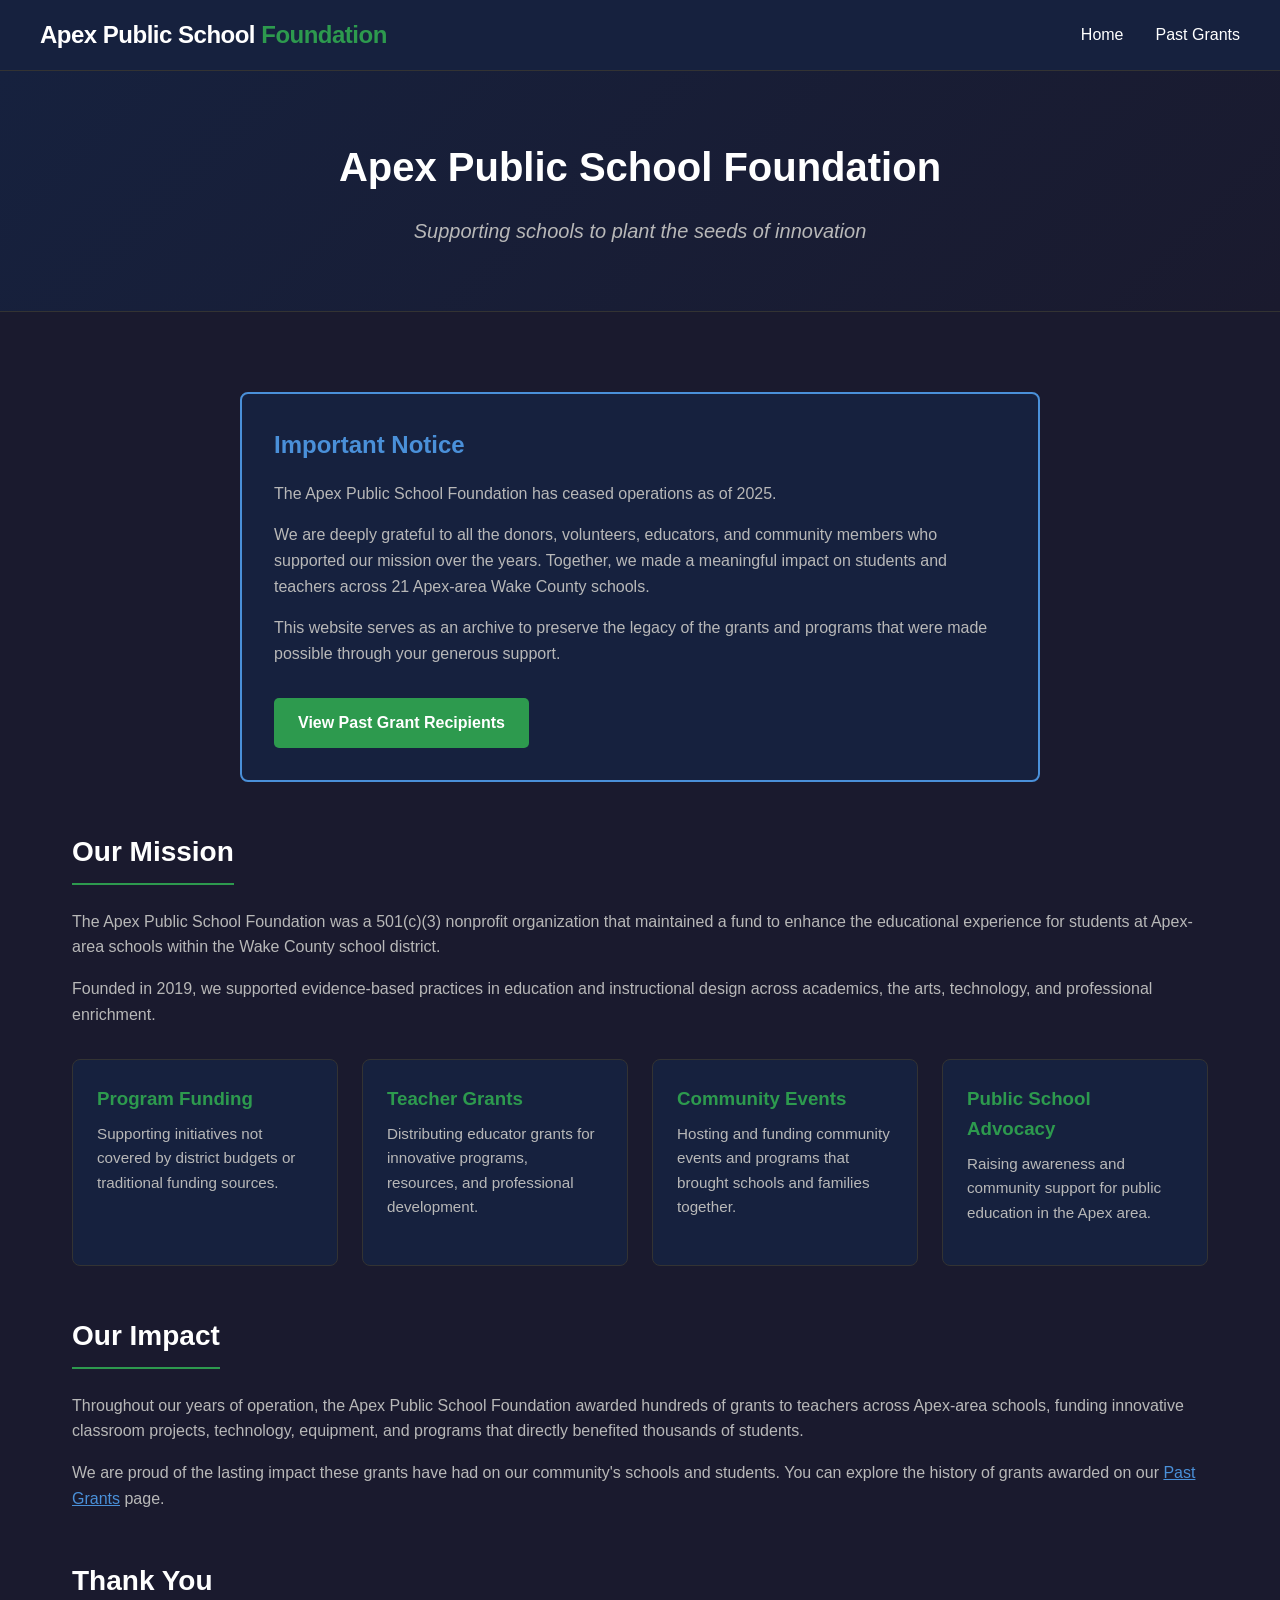
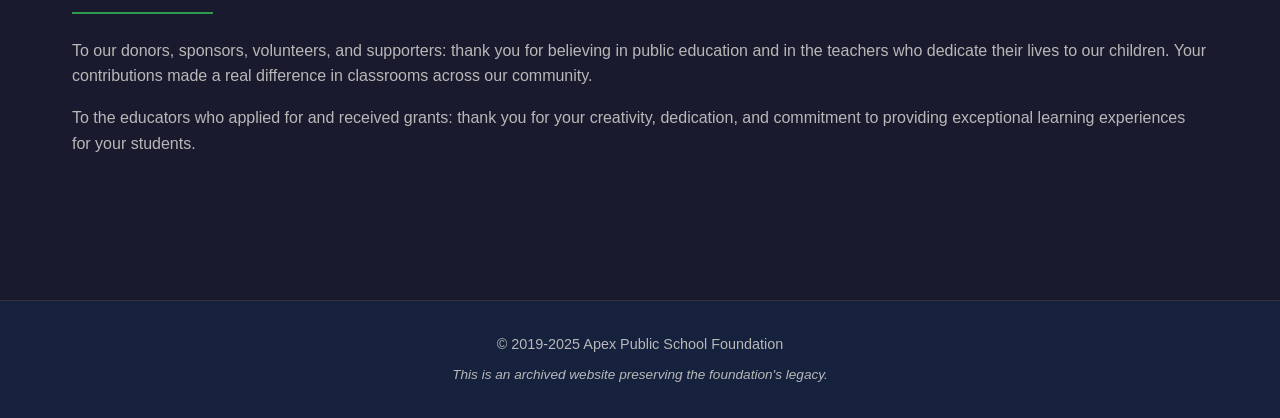
==== index.html @ a1ca21e4 "initial commit" ====
<!DOCTYPE html>
<html lang="en">
<head>
    <meta charset="UTF-8">
    <meta name="viewport" content="width=device-width, initial-scale=1.0">
    <title>Apex Public School Foundation</title>
    <link rel="stylesheet" href="styles.css">
</head>
<body>
    <header>
        <div class="header-content">
            <a href="index.html" class="logo">
                <span class="logo-text">Apex Public School <span>Foundation</span></span>
            </a>
            <nav>
                <ul>
                    <li><a href="index.html">Home</a></li>
                    <li><a href="grants-2025.html">Past Grants</a></li>
                </ul>
            </nav>
        </div>
    </header>

    <section class="hero">
        <h1>Apex Public School Foundation</h1>
        <p class="tagline">Supporting schools to plant the seeds of innovation</p>
    </section>

    <main>
        <div class="notice-box">
            <h2>Important Notice</h2>
            <p>The Apex Public School Foundation has ceased operations as of 2025.</p>
            <p>We are deeply grateful to all the donors, volunteers, educators, and community members who supported our mission over the years. Together, we made a meaningful impact on students and teachers across 21 Apex-area Wake County schools.</p>
            <p>This website serves as an archive to preserve the legacy of the grants and programs that were made possible through your generous support.</p>
            <a href="grants-2025.html" class="link-button">View Past Grant Recipients</a>
        </div>

        <section class="content-section">
            <h2>Our Mission</h2>
            <p>The Apex Public School Foundation was a 501(c)(3) nonprofit organization that maintained a fund to enhance the educational experience for students at Apex-area schools within the Wake County school district.</p>
            <p>Founded in 2019, we supported evidence-based practices in education and instructional design across academics, the arts, technology, and professional enrichment.</p>

            <div class="mission-highlights">
                <div class="highlight-card">
                    <h3>Program Funding</h3>
                    <p>Supporting initiatives not covered by district budgets or traditional funding sources.</p>
                </div>
                <div class="highlight-card">
                    <h3>Teacher Grants</h3>
                    <p>Distributing educator grants for innovative programs, resources, and professional development.</p>
                </div>
                <div class="highlight-card">
                    <h3>Community Events</h3>
                    <p>Hosting and funding community events and programs that brought schools and families together.</p>
                </div>
                <div class="highlight-card">
                    <h3>Public School Advocacy</h3>
                    <p>Raising awareness and community support for public education in the Apex area.</p>
                </div>
            </div>
        </section>

        <section class="content-section">
            <h2>Our Impact</h2>
            <p>Throughout our years of operation, the Apex Public School Foundation awarded hundreds of grants to teachers across Apex-area schools, funding innovative classroom projects, technology, equipment, and programs that directly benefited thousands of students.</p>
            <p>We are proud of the lasting impact these grants have had on our community's schools and students. You can explore the history of grants awarded on our <a href="grants-2025.html" style="color: var(--accent-blue);">Past Grants</a> page.</p>
        </section>

        <section class="content-section">
            <h2>Thank You</h2>
            <p>To our donors, sponsors, volunteers, and supporters: thank you for believing in public education and in the teachers who dedicate their lives to our children. Your contributions made a real difference in classrooms across our community.</p>
            <p>To the educators who applied for and received grants: thank you for your creativity, dedication, and commitment to providing exceptional learning experiences for your students.</p>
        </section>
    </main>

    <footer>
        <p>&copy; 2019-2025 Apex Public School Foundation</p>
        <p class="archive-note">This is an archived website preserving the foundation's legacy.</p>
    </footer>
</body>
</html>
---- styles.css ----
/* Apex Public School Foundation - Archive Site Styles */

* {
    margin: 0;
    padding: 0;
    box-sizing: border-box;
}

:root {
    --primary-dark: #1a1a2e;
    --secondary-dark: #16213e;
    --accent-blue: #4a90d9;
    --accent-green: #2d9a4e;
    --text-light: #ffffff;
    --text-muted: #b8b8b8;
    --border-color: #333;
}

body {
    font-family: -apple-system, BlinkMacSystemFont, 'Segoe UI', Roboto, Oxygen, Ubuntu, sans-serif;
    background-color: var(--primary-dark);
    color: var(--text-light);
    line-height: 1.6;
    min-height: 100vh;
}

/* Header */
header {
    background-color: var(--secondary-dark);
    padding: 1rem 2rem;
    border-bottom: 1px solid var(--border-color);
    position: sticky;
    top: 0;
    z-index: 100;
}

.header-content {
    max-width: 1200px;
    margin: 0 auto;
    display: flex;
    justify-content: space-between;
    align-items: center;
}

.logo {
    display: flex;
    align-items: center;
    text-decoration: none;
    color: var(--text-light);
}

.logo-text {
    font-size: 1.5rem;
    font-weight: 600;
    letter-spacing: -0.5px;
}

.logo-text span {
    color: var(--accent-green);
}

nav ul {
    list-style: none;
    display: flex;
    gap: 2rem;
}

nav a {
    color: var(--text-light);
    text-decoration: none;
    font-weight: 500;
    transition: color 0.2s;
}

nav a:hover {
    color: var(--accent-blue);
}

/* Hero Section */
.hero {
    text-align: center;
    padding: 4rem 2rem;
    background: linear-gradient(135deg, var(--secondary-dark) 0%, var(--primary-dark) 100%);
    border-bottom: 1px solid var(--border-color);
}

.hero h1 {
    font-size: 2.5rem;
    margin-bottom: 1rem;
    font-weight: 700;
}

.hero .tagline {
    font-size: 1.25rem;
    color: var(--text-muted);
    font-style: italic;
}

/* Notice Box */
.notice-box {
    max-width: 800px;
    margin: 3rem auto;
    padding: 2rem;
    background-color: var(--secondary-dark);
    border: 2px solid var(--accent-blue);
    border-radius: 8px;
}

.notice-box h2 {
    color: var(--accent-blue);
    margin-bottom: 1rem;
    font-size: 1.5rem;
}

.notice-box p {
    margin-bottom: 1rem;
    color: var(--text-muted);
}

.notice-box p:last-child {
    margin-bottom: 0;
}

/* Main Content */
main {
    max-width: 1200px;
    margin: 0 auto;
    padding: 2rem;
}

.content-section {
    margin-bottom: 3rem;
}

.content-section h2 {
    font-size: 1.75rem;
    margin-bottom: 1.5rem;
    color: var(--text-light);
    border-bottom: 2px solid var(--accent-green);
    padding-bottom: 0.5rem;
    display: inline-block;
}

.content-section p {
    color: var(--text-muted);
    margin-bottom: 1rem;
}

/* Mission Highlights */
.mission-highlights {
    display: grid;
    grid-template-columns: repeat(auto-fit, minmax(250px, 1fr));
    gap: 1.5rem;
    margin-top: 2rem;
}

.highlight-card {
    background-color: var(--secondary-dark);
    padding: 1.5rem;
    border-radius: 8px;
    border: 1px solid var(--border-color);
}

.highlight-card h3 {
    color: var(--accent-green);
    margin-bottom: 0.5rem;
}

.highlight-card p {
    font-size: 0.95rem;
}

/* Link Button */
.link-button {
    display: inline-block;
    background-color: var(--accent-green);
    color: var(--text-light);
    padding: 0.75rem 1.5rem;
    border-radius: 5px;
    text-decoration: none;
    font-weight: 600;
    transition: background-color 0.2s, transform 0.2s;
    margin-top: 1rem;
}

.link-button:hover {
    background-color: #238a3e;
    transform: translateY(-2px);
}

/* Grants Page Styles */
.grants-summary {
    display: grid;
    grid-template-columns: repeat(auto-fit, minmax(150px, 1fr));
    gap: 1rem;
    margin-bottom: 2rem;
}

.stat-card {
    background-color: var(--secondary-dark);
    padding: 1.5rem;
    border-radius: 8px;
    text-align: center;
    border: 1px solid var(--border-color);
}

.stat-card .number {
    font-size: 2rem;
    font-weight: 700;
    color: var(--accent-green);
}

.stat-card .label {
    font-size: 0.85rem;
    color: var(--text-muted);
    text-transform: uppercase;
    letter-spacing: 1px;
}

/* Grants Table */
.grants-table {
    width: 100%;
    border-collapse: collapse;
    margin-top: 1.5rem;
    background-color: var(--secondary-dark);
    border-radius: 8px;
    overflow: hidden;
}

.grants-table th,
.grants-table td {
    padding: 1rem;
    text-align: left;
    border-bottom: 1px solid var(--border-color);
}

.grants-table th {
    background-color: rgba(0, 0, 0, 0.3);
    color: var(--accent-blue);
    font-weight: 600;
    text-transform: uppercase;
    font-size: 0.85rem;
    letter-spacing: 0.5px;
}

.grants-table td {
    color: var(--text-muted);
}

.grants-table tr:hover td {
    background-color: rgba(74, 144, 217, 0.1);
}

.grants-table .grant-title {
    color: var(--text-light);
    font-weight: 500;
}

.grants-table .amount {
    color: var(--accent-green);
    font-weight: 600;
}

/* Year Navigation */
.year-nav {
    display: flex;
    gap: 1rem;
    margin-bottom: 2rem;
    flex-wrap: wrap;
}

.year-nav a {
    padding: 0.5rem 1rem;
    background-color: var(--secondary-dark);
    color: var(--text-light);
    text-decoration: none;
    border-radius: 5px;
    border: 1px solid var(--border-color);
    transition: all 0.2s;
}

.year-nav a:hover,
.year-nav a.active {
    background-color: var(--accent-blue);
    border-color: var(--accent-blue);
}

/* Footer */
footer {
    background-color: var(--secondary-dark);
    padding: 2rem;
    text-align: center;
    border-top: 1px solid var(--border-color);
    margin-top: 4rem;
}

footer p {
    color: var(--text-muted);
    font-size: 0.9rem;
}

footer .archive-note {
    margin-top: 0.5rem;
    font-style: italic;
    font-size: 0.85rem;
}

/* Responsive */
@media (max-width: 768px) {
    .header-content {
        flex-direction: column;
        gap: 1rem;
    }

    nav ul {
        gap: 1rem;
    }

    .hero h1 {
        font-size: 1.75rem;
    }

    .grants-table {
        font-size: 0.9rem;
    }

    .grants-table th,
    .grants-table td {
        padding: 0.75rem 0.5rem;
    }

    .notice-box {
        margin: 2rem 1rem;
    }
}

/* Mobile table scroll */
.table-wrapper {
    overflow-x: auto;
}
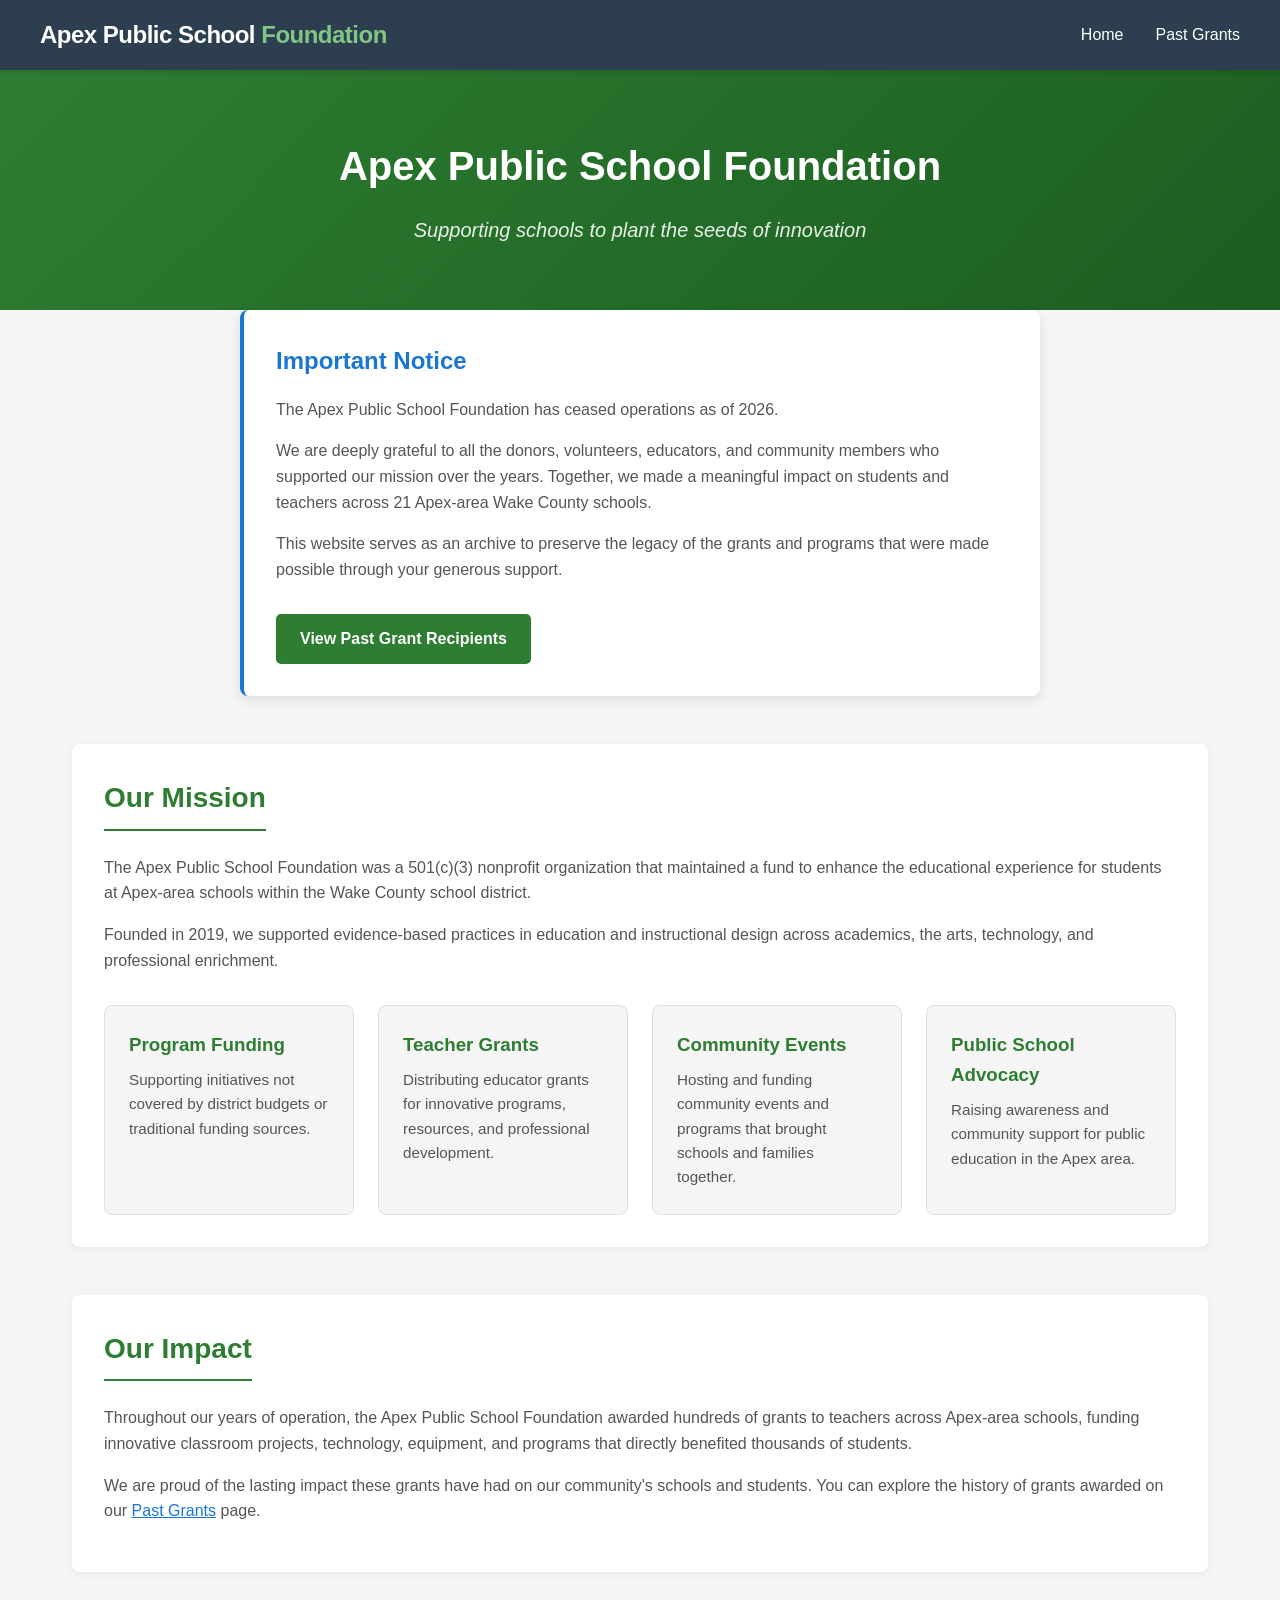
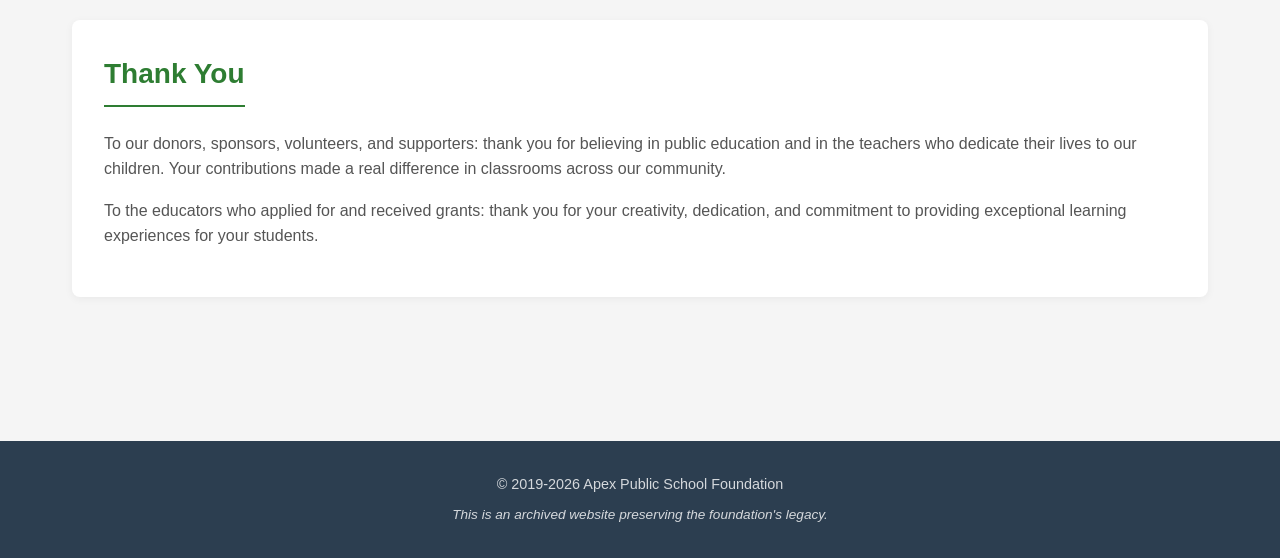
==== commit f6b2b767: "Add 2026 grant recipients and update site navigation Add grants-2026.html with 16 grants ($30,195 to" ====
--- a/index.html
+++ b/index.html
@@ -15,7 +15,7 @@
             <nav>
                 <ul>
                     <li><a href="index.html">Home</a></li>
-                    <li><a href="grants-2025.html">Past Grants</a></li>
+                    <li><a href="grants-2026.html">Past Grants</a></li>
                 </ul>
             </nav>
         </div>
@@ -29,10 +29,10 @@
     <main>
         <div class="notice-box">
             <h2>Important Notice</h2>
-            <p>The Apex Public School Foundation has ceased operations as of 2025.</p>
+            <p>The Apex Public School Foundation has ceased operations as of 2026.</p>
             <p>We are deeply grateful to all the donors, volunteers, educators, and community members who supported our mission over the years. Together, we made a meaningful impact on students and teachers across 21 Apex-area Wake County schools.</p>
             <p>This website serves as an archive to preserve the legacy of the grants and programs that were made possible through your generous support.</p>
-            <a href="grants-2025.html" class="link-button">View Past Grant Recipients</a>
+            <a href="grants-2026.html" class="link-button">View Past Grant Recipients</a>
         </div>
 
         <section class="content-section">
@@ -63,7 +63,7 @@
         <section class="content-section">
             <h2>Our Impact</h2>
             <p>Throughout our years of operation, the Apex Public School Foundation awarded hundreds of grants to teachers across Apex-area schools, funding innovative classroom projects, technology, equipment, and programs that directly benefited thousands of students.</p>
-            <p>We are proud of the lasting impact these grants have had on our community's schools and students. You can explore the history of grants awarded on our <a href="grants-2025.html" style="color: var(--accent-blue);">Past Grants</a> page.</p>
+            <p>We are proud of the lasting impact these grants have had on our community's schools and students. You can explore the history of grants awarded on our <a href="grants-2026.html" style="color: var(--accent-blue);">Past Grants</a> page.</p>
         </section>
 
         <section class="content-section">
@@ -74,7 +74,7 @@
     </main>
 
     <footer>
-        <p>&copy; 2019-2025 Apex Public School Foundation</p>
+        <p>&copy; 2019-2026 Apex Public School Foundation</p>
         <p class="archive-note">This is an archived website preserving the foundation's legacy.</p>
     </footer>
 </body>
--- a/styles.css
+++ b/styles.css
@@ -7,31 +7,35 @@
 }
 
 :root {
-    --primary-dark: #1a1a2e;
-    --secondary-dark: #16213e;
-    --accent-blue: #4a90d9;
-    --accent-green: #2d9a4e;
+    --primary-green: #2e7d32;
+    --primary-green-dark: #1b5e20;
+    --accent-blue: #1976d2;
+    --accent-blue-light: #e3f2fd;
+    --text-dark: #333333;
+    --text-medium: #555555;
     --text-light: #ffffff;
-    --text-muted: #b8b8b8;
-    --border-color: #333;
+    --bg-white: #ffffff;
+    --bg-light: #f5f5f5;
+    --bg-dark: #2c3e50;
+    --border-light: #e0e0e0;
 }
 
 body {
     font-family: -apple-system, BlinkMacSystemFont, 'Segoe UI', Roboto, Oxygen, Ubuntu, sans-serif;
-    background-color: var(--primary-dark);
-    color: var(--text-light);
+    background-color: var(--bg-light);
+    color: var(--text-dark);
     line-height: 1.6;
     min-height: 100vh;
 }
 
 /* Header */
 header {
-    background-color: var(--secondary-dark);
+    background-color: var(--bg-dark);
     padding: 1rem 2rem;
-    border-bottom: 1px solid var(--border-color);
     position: sticky;
     top: 0;
     z-index: 100;
+    box-shadow: 0 2px 4px rgba(0,0,0,0.1);
 }
 
 .header-content {
@@ -56,7 +60,7 @@
 }
 
 .logo-text span {
-    color: var(--accent-green);
+    color: #81c784;
 }
 
 nav ul {
@@ -73,15 +77,15 @@
 }
 
 nav a:hover {
-    color: var(--accent-blue);
+    color: #81c784;
 }
 
 /* Hero Section */
 .hero {
     text-align: center;
     padding: 4rem 2rem;
-    background: linear-gradient(135deg, var(--secondary-dark) 0%, var(--primary-dark) 100%);
-    border-bottom: 1px solid var(--border-color);
+    background: linear-gradient(135deg, var(--primary-green) 0%, var(--primary-green-dark) 100%);
+    color: var(--text-light);
 }
 
 .hero h1 {
@@ -92,18 +96,21 @@
 
 .hero .tagline {
     font-size: 1.25rem;
-    color: var(--text-muted);
+    color: rgba(255,255,255,0.9);
     font-style: italic;
 }
 
 /* Notice Box */
 .notice-box {
     max-width: 800px;
-    margin: 3rem auto;
+    margin: -2rem auto 3rem;
     padding: 2rem;
-    background-color: var(--secondary-dark);
-    border: 2px solid var(--accent-blue);
-    border-radius: 8px;
+    background-color: var(--bg-white);
+    border-left: 4px solid var(--accent-blue);
+    border-radius: 8px;
+    box-shadow: 0 4px 12px rgba(0,0,0,0.1);
+    position: relative;
+    z-index: 10;
 }
 
 .notice-box h2 {
@@ -114,7 +121,7 @@
 
 .notice-box p {
     margin-bottom: 1rem;
-    color: var(--text-muted);
+    color: var(--text-medium);
 }
 
 .notice-box p:last-child {
@@ -130,19 +137,23 @@
 
 .content-section {
     margin-bottom: 3rem;
+    background-color: var(--bg-white);
+    padding: 2rem;
+    border-radius: 8px;
+    box-shadow: 0 2px 8px rgba(0,0,0,0.05);
 }
 
 .content-section h2 {
     font-size: 1.75rem;
     margin-bottom: 1.5rem;
-    color: var(--text-light);
-    border-bottom: 2px solid var(--accent-green);
+    color: var(--primary-green);
+    border-bottom: 2px solid var(--primary-green);
     padding-bottom: 0.5rem;
     display: inline-block;
 }
 
 .content-section p {
-    color: var(--text-muted);
+    color: var(--text-medium);
     margin-bottom: 1rem;
 }
 
@@ -155,25 +166,26 @@
 }
 
 .highlight-card {
-    background-color: var(--secondary-dark);
+    background-color: var(--bg-light);
     padding: 1.5rem;
     border-radius: 8px;
-    border: 1px solid var(--border-color);
+    border: 1px solid var(--border-light);
 }
 
 .highlight-card h3 {
-    color: var(--accent-green);
+    color: var(--primary-green);
     margin-bottom: 0.5rem;
 }
 
 .highlight-card p {
     font-size: 0.95rem;
+    margin-bottom: 0;
 }
 
 /* Link Button */
 .link-button {
     display: inline-block;
-    background-color: var(--accent-green);
+    background-color: var(--primary-green);
     color: var(--text-light);
     padding: 0.75rem 1.5rem;
     border-radius: 5px;
@@ -184,7 +196,7 @@
 }
 
 .link-button:hover {
-    background-color: #238a3e;
+    background-color: var(--primary-green-dark);
     transform: translateY(-2px);
 }
 
@@ -197,22 +209,22 @@
 }
 
 .stat-card {
-    background-color: var(--secondary-dark);
+    background-color: var(--bg-light);
     padding: 1.5rem;
     border-radius: 8px;
     text-align: center;
-    border: 1px solid var(--border-color);
+    border: 1px solid var(--border-light);
 }
 
 .stat-card .number {
     font-size: 2rem;
     font-weight: 700;
-    color: var(--accent-green);
+    color: var(--primary-green);
 }
 
 .stat-card .label {
     font-size: 0.85rem;
-    color: var(--text-muted);
+    color: var(--text-medium);
     text-transform: uppercase;
     letter-spacing: 1px;
 }
@@ -222,21 +234,22 @@
     width: 100%;
     border-collapse: collapse;
     margin-top: 1.5rem;
-    background-color: var(--secondary-dark);
+    background-color: var(--bg-white);
     border-radius: 8px;
     overflow: hidden;
+    border: 1px solid var(--border-light);
 }
 
 .grants-table th,
 .grants-table td {
     padding: 1rem;
     text-align: left;
-    border-bottom: 1px solid var(--border-color);
+    border-bottom: 1px solid var(--border-light);
 }
 
 .grants-table th {
-    background-color: rgba(0, 0, 0, 0.3);
-    color: var(--accent-blue);
+    background-color: var(--primary-green);
+    color: var(--text-light);
     font-weight: 600;
     text-transform: uppercase;
     font-size: 0.85rem;
@@ -244,20 +257,24 @@
 }
 
 .grants-table td {
-    color: var(--text-muted);
+    color: var(--text-medium);
 }
 
 .grants-table tr:hover td {
-    background-color: rgba(74, 144, 217, 0.1);
+    background-color: var(--bg-light);
 }
 
 .grants-table .grant-title {
-    color: var(--text-light);
+    color: var(--text-dark);
     font-weight: 500;
 }
 
+.grants-table .grant-title small {
+    color: var(--accent-blue) !important;
+}
+
 .grants-table .amount {
-    color: var(--accent-green);
+    color: var(--primary-green);
     font-weight: 600;
 }
 
@@ -271,31 +288,36 @@
 
 .year-nav a {
     padding: 0.5rem 1rem;
-    background-color: var(--secondary-dark);
-    color: var(--text-light);
+    background-color: var(--bg-light);
+    color: var(--text-dark);
     text-decoration: none;
     border-radius: 5px;
-    border: 1px solid var(--border-color);
+    border: 1px solid var(--border-light);
     transition: all 0.2s;
 }
 
-.year-nav a:hover,
+.year-nav a:hover {
+    background-color: var(--primary-green);
+    color: var(--text-light);
+    border-color: var(--primary-green);
+}
+
 .year-nav a.active {
-    background-color: var(--accent-blue);
-    border-color: var(--accent-blue);
+    background-color: var(--primary-green);
+    color: var(--text-light);
+    border-color: var(--primary-green);
 }
 
 /* Footer */
 footer {
-    background-color: var(--secondary-dark);
+    background-color: var(--bg-dark);
     padding: 2rem;
     text-align: center;
-    border-top: 1px solid var(--border-color);
     margin-top: 4rem;
 }
 
 footer p {
-    color: var(--text-muted);
+    color: rgba(255,255,255,0.8);
     font-size: 0.9rem;
 }
 
@@ -330,7 +352,11 @@
     }
 
     .notice-box {
-        margin: 2rem 1rem;
+        margin: -2rem 1rem 2rem;
+    }
+
+    .content-section {
+        padding: 1.5rem;
     }
 }
 
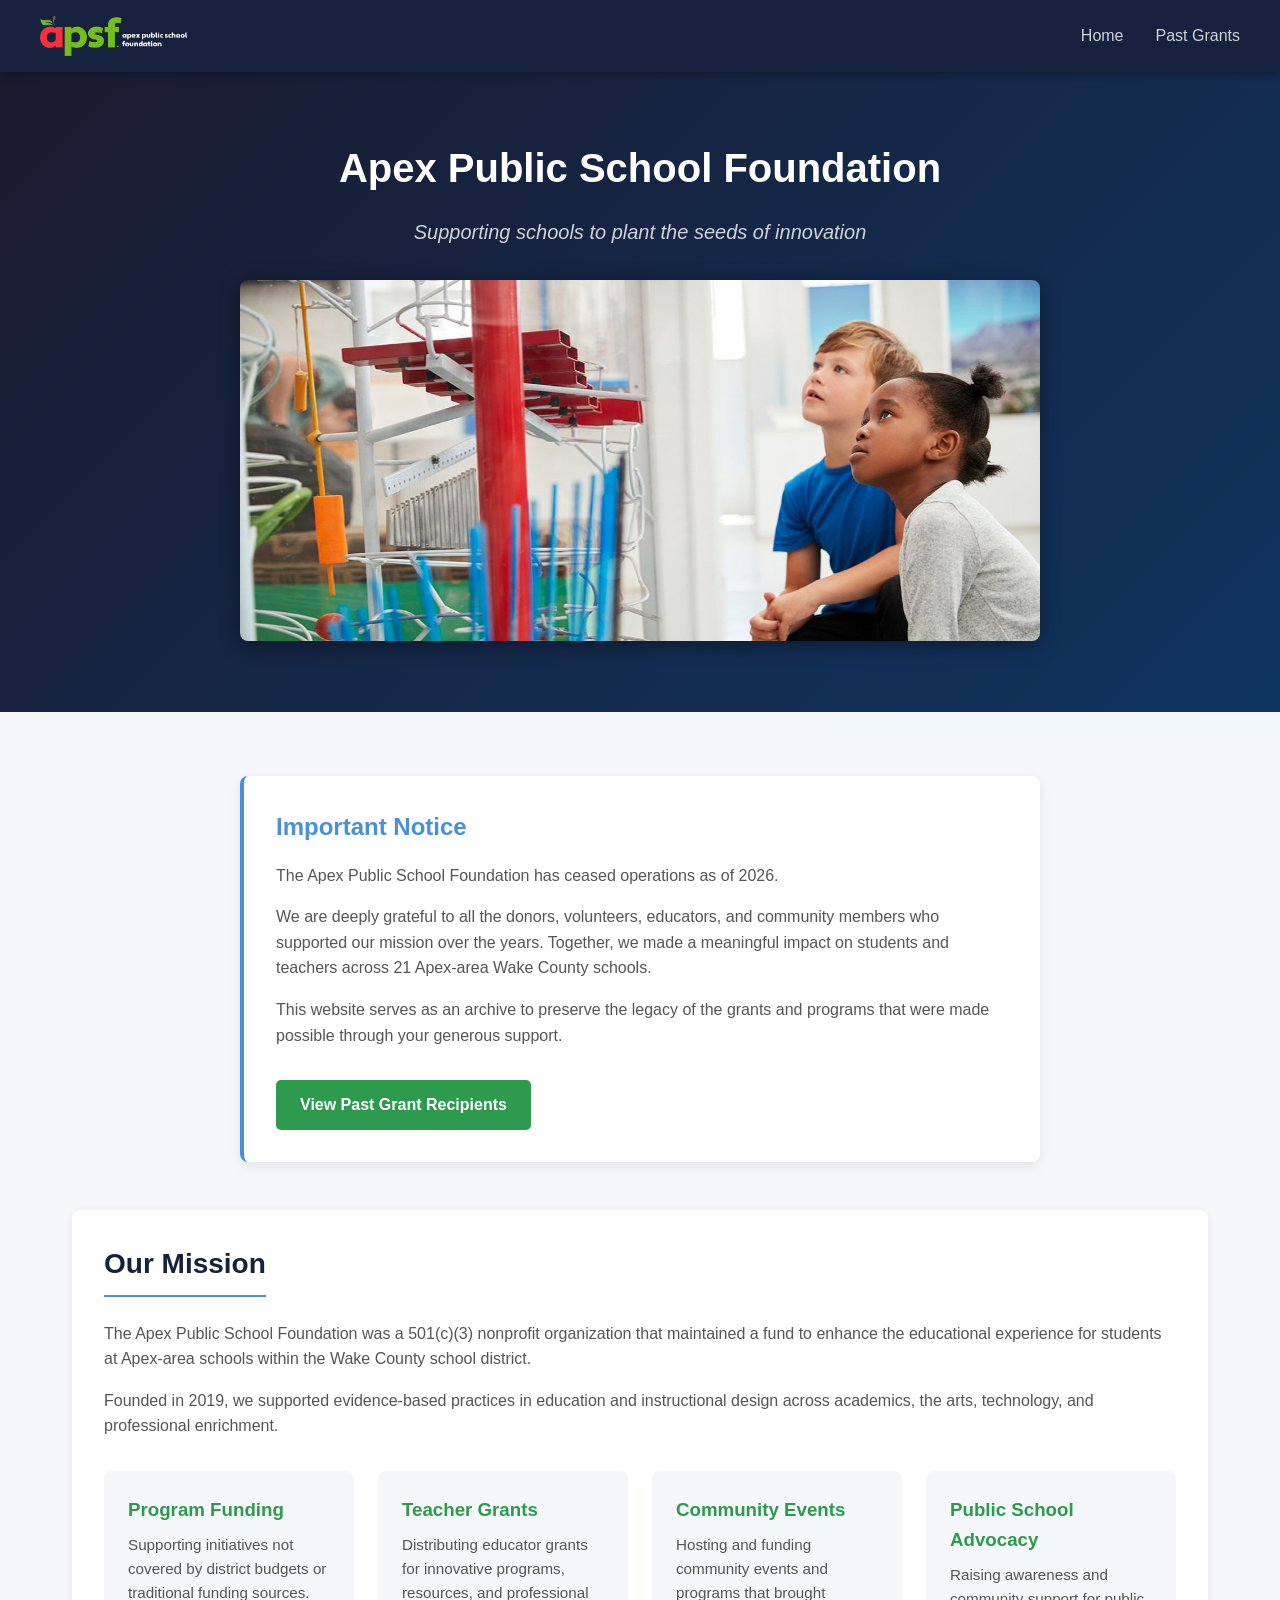
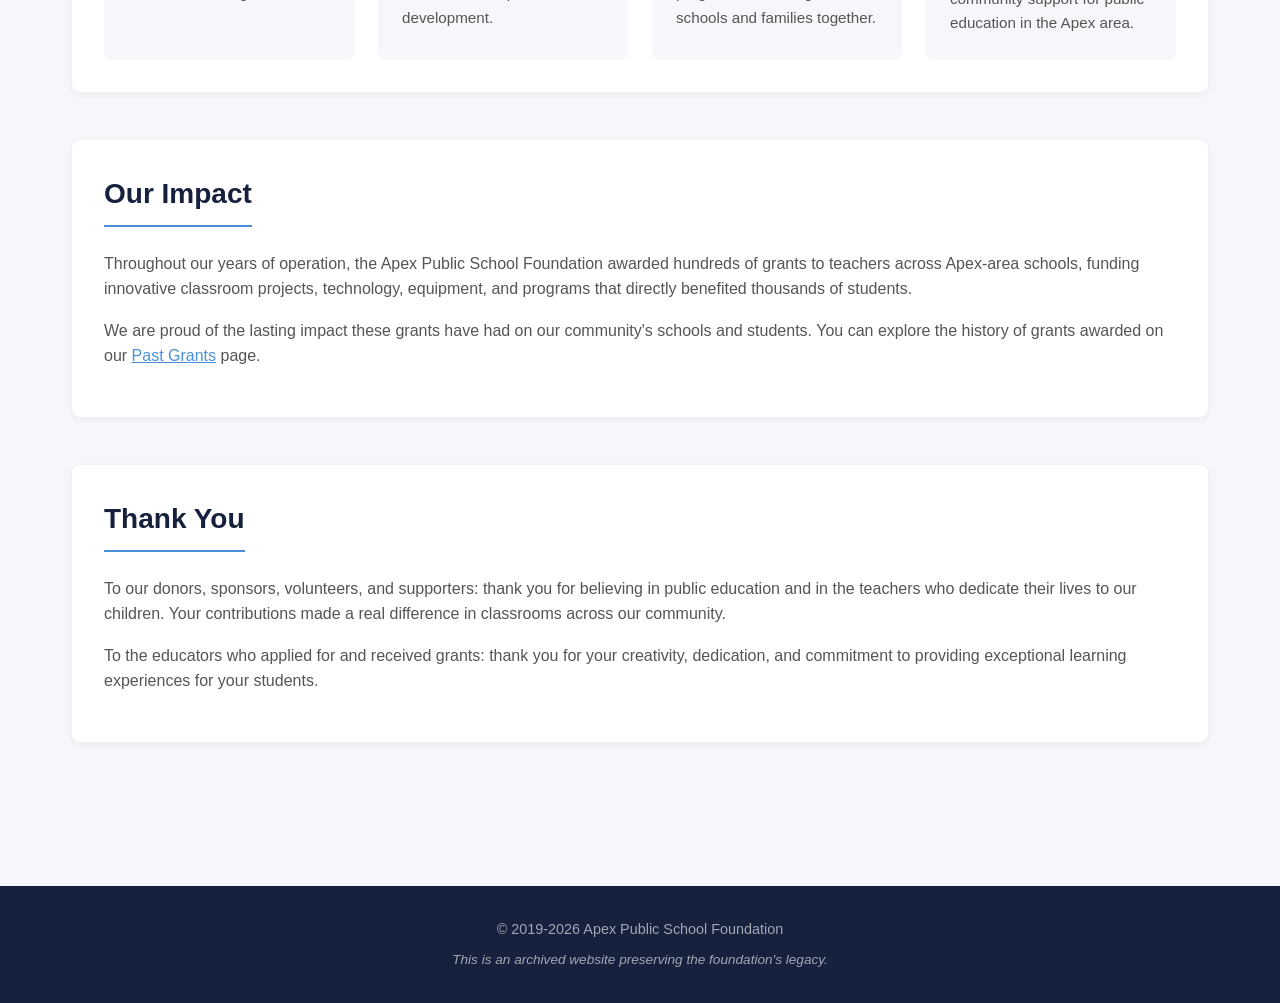
==== commit 57553db6: "Update site theme with APSF logo, hero image, and light background Replace text logo with original A" ====
--- a/index.html
+++ b/index.html
@@ -10,7 +10,7 @@
     <header>
         <div class="header-content">
             <a href="index.html" class="logo">
-                <span class="logo-text">Apex Public School <span>Foundation</span></span>
+                <img src="images/apsf-logo-whitetext@3x.png" alt="Apex Public School Foundation" class="logo-img">
             </a>
             <nav>
                 <ul>
@@ -24,6 +24,9 @@
     <section class="hero">
         <h1>Apex Public School Foundation</h1>
         <p class="tagline">Supporting schools to plant the seeds of innovation</p>
+        <div class="hero-image">
+            <img src="images/boy-girl-students-curious.jpg" alt="Students engaged in learning">
+        </div>
     </section>
 
     <main>
@@ -63,7 +66,7 @@
         <section class="content-section">
             <h2>Our Impact</h2>
             <p>Throughout our years of operation, the Apex Public School Foundation awarded hundreds of grants to teachers across Apex-area schools, funding innovative classroom projects, technology, equipment, and programs that directly benefited thousands of students.</p>
-            <p>We are proud of the lasting impact these grants have had on our community's schools and students. You can explore the history of grants awarded on our <a href="grants-2026.html" style="color: var(--accent-blue);">Past Grants</a> page.</p>
+            <p>We are proud of the lasting impact these grants have had on our community's schools and students. You can explore the history of grants awarded on our <a href="grants-2026.html" style="color: var(--accent-blue); text-decoration: underline;">Past Grants</a> page.</p>
         </section>
 
         <section class="content-section">
--- a/styles.css
+++ b/styles.css
@@ -7,16 +7,15 @@
 }
 
 :root {
-    --primary-green: #2e7d32;
-    --primary-green-dark: #1b5e20;
-    --accent-blue: #1976d2;
-    --accent-blue-light: #e3f2fd;
+    --primary-dark: #1a1a2e;
+    --secondary-dark: #16213e;
+    --accent-blue: #4a90d9;
+    --accent-green: #2d9a4e;
     --text-dark: #333333;
     --text-medium: #555555;
     --text-light: #ffffff;
     --bg-white: #ffffff;
-    --bg-light: #f5f5f5;
-    --bg-dark: #2c3e50;
+    --bg-light: #f5f7fa;
     --border-light: #e0e0e0;
 }
 
@@ -30,12 +29,12 @@
 
 /* Header */
 header {
-    background-color: var(--bg-dark);
+    background-color: var(--secondary-dark);
     padding: 1rem 2rem;
     position: sticky;
     top: 0;
     z-index: 100;
-    box-shadow: 0 2px 4px rgba(0,0,0,0.1);
+    box-shadow: 0 2px 8px rgba(0,0,0,0.3);
 }
 
 .header-content {
@@ -53,14 +52,9 @@
     color: var(--text-light);
 }
 
-.logo-text {
-    font-size: 1.5rem;
-    font-weight: 600;
-    letter-spacing: -0.5px;
-}
-
-.logo-text span {
-    color: #81c784;
+.logo-img {
+    height: 40px;
+    width: auto;
 }
 
 nav ul {
@@ -70,22 +64,24 @@
 }
 
 nav a {
-    color: var(--text-light);
+    color: rgba(255,255,255,0.8);
     text-decoration: none;
     font-weight: 500;
     transition: color 0.2s;
 }
 
 nav a:hover {
-    color: #81c784;
+    color: var(--text-light);
 }
 
 /* Hero Section */
 .hero {
     text-align: center;
     padding: 4rem 2rem;
-    background: linear-gradient(135deg, var(--primary-green) 0%, var(--primary-green-dark) 100%);
-    color: var(--text-light);
+    background: linear-gradient(135deg, #1a1a2e 0%, #0f3460 100%);
+    color: var(--text-light);
+    position: relative;
+    overflow: hidden;
 }
 
 .hero h1 {
@@ -96,19 +92,33 @@
 
 .hero .tagline {
     font-size: 1.25rem;
-    color: rgba(255,255,255,0.9);
+    color: rgba(255,255,255,0.8);
     font-style: italic;
+}
+
+.hero-image {
+    margin-top: 2rem;
+    max-width: 800px;
+    margin-left: auto;
+    margin-right: auto;
+}
+
+.hero-image img {
+    width: 100%;
+    height: auto;
+    border-radius: 8px;
+    box-shadow: 0 4px 20px rgba(0,0,0,0.4);
 }
 
 /* Notice Box */
 .notice-box {
     max-width: 800px;
-    margin: -2rem auto 3rem;
+    margin: 2rem auto 3rem;
     padding: 2rem;
     background-color: var(--bg-white);
     border-left: 4px solid var(--accent-blue);
     border-radius: 8px;
-    box-shadow: 0 4px 12px rgba(0,0,0,0.1);
+    box-shadow: 0 4px 12px rgba(0,0,0,0.08);
     position: relative;
     z-index: 10;
 }
@@ -140,14 +150,14 @@
     background-color: var(--bg-white);
     padding: 2rem;
     border-radius: 8px;
-    box-shadow: 0 2px 8px rgba(0,0,0,0.05);
+    box-shadow: 0 2px 8px rgba(0,0,0,0.06);
 }
 
 .content-section h2 {
     font-size: 1.75rem;
     margin-bottom: 1.5rem;
-    color: var(--primary-green);
-    border-bottom: 2px solid var(--primary-green);
+    color: var(--secondary-dark);
+    border-bottom: 2px solid var(--accent-blue);
     padding-bottom: 0.5rem;
     display: inline-block;
 }
@@ -169,11 +179,10 @@
     background-color: var(--bg-light);
     padding: 1.5rem;
     border-radius: 8px;
-    border: 1px solid var(--border-light);
 }
 
 .highlight-card h3 {
-    color: var(--primary-green);
+    color: var(--accent-green);
     margin-bottom: 0.5rem;
 }
 
@@ -185,7 +194,7 @@
 /* Link Button */
 .link-button {
     display: inline-block;
-    background-color: var(--primary-green);
+    background-color: var(--accent-green);
     color: var(--text-light);
     padding: 0.75rem 1.5rem;
     border-radius: 5px;
@@ -196,7 +205,7 @@
 }
 
 .link-button:hover {
-    background-color: var(--primary-green-dark);
+    background-color: #237a3e;
     transform: translateY(-2px);
 }
 
@@ -213,13 +222,12 @@
     padding: 1.5rem;
     border-radius: 8px;
     text-align: center;
-    border: 1px solid var(--border-light);
 }
 
 .stat-card .number {
     font-size: 2rem;
     font-weight: 700;
-    color: var(--primary-green);
+    color: var(--accent-green);
 }
 
 .stat-card .label {
@@ -237,7 +245,6 @@
     background-color: var(--bg-white);
     border-radius: 8px;
     overflow: hidden;
-    border: 1px solid var(--border-light);
 }
 
 .grants-table th,
@@ -248,7 +255,7 @@
 }
 
 .grants-table th {
-    background-color: var(--primary-green);
+    background-color: var(--secondary-dark);
     color: var(--text-light);
     font-weight: 600;
     text-transform: uppercase;
@@ -274,50 +281,47 @@
 }
 
 .grants-table .amount {
-    color: var(--primary-green);
+    color: var(--accent-green);
     font-weight: 600;
 }
 
 /* Year Navigation */
 .year-nav {
     display: flex;
-    gap: 1rem;
+    gap: 0.5rem;
     margin-bottom: 2rem;
     flex-wrap: wrap;
 }
 
 .year-nav a {
     padding: 0.5rem 1rem;
-    background-color: var(--bg-light);
-    color: var(--text-dark);
+    background-color: var(--bg-white);
+    color: var(--text-medium);
     text-decoration: none;
     border-radius: 5px;
-    border: 1px solid var(--border-light);
     transition: all 0.2s;
 }
 
 .year-nav a:hover {
-    background-color: var(--primary-green);
-    color: var(--text-light);
-    border-color: var(--primary-green);
+    background-color: var(--accent-blue);
+    color: var(--text-light);
 }
 
 .year-nav a.active {
-    background-color: var(--primary-green);
-    color: var(--text-light);
-    border-color: var(--primary-green);
+    background-color: var(--accent-blue);
+    color: var(--text-light);
 }
 
 /* Footer */
 footer {
-    background-color: var(--bg-dark);
+    background-color: var(--secondary-dark);
     padding: 2rem;
     text-align: center;
     margin-top: 4rem;
 }
 
 footer p {
-    color: rgba(255,255,255,0.8);
+    color: rgba(255,255,255,0.6);
     font-size: 0.9rem;
 }
 
@@ -352,7 +356,7 @@
     }
 
     .notice-box {
-        margin: -2rem 1rem 2rem;
+        margin: 2rem 1rem 2rem;
     }
 
     .content-section {
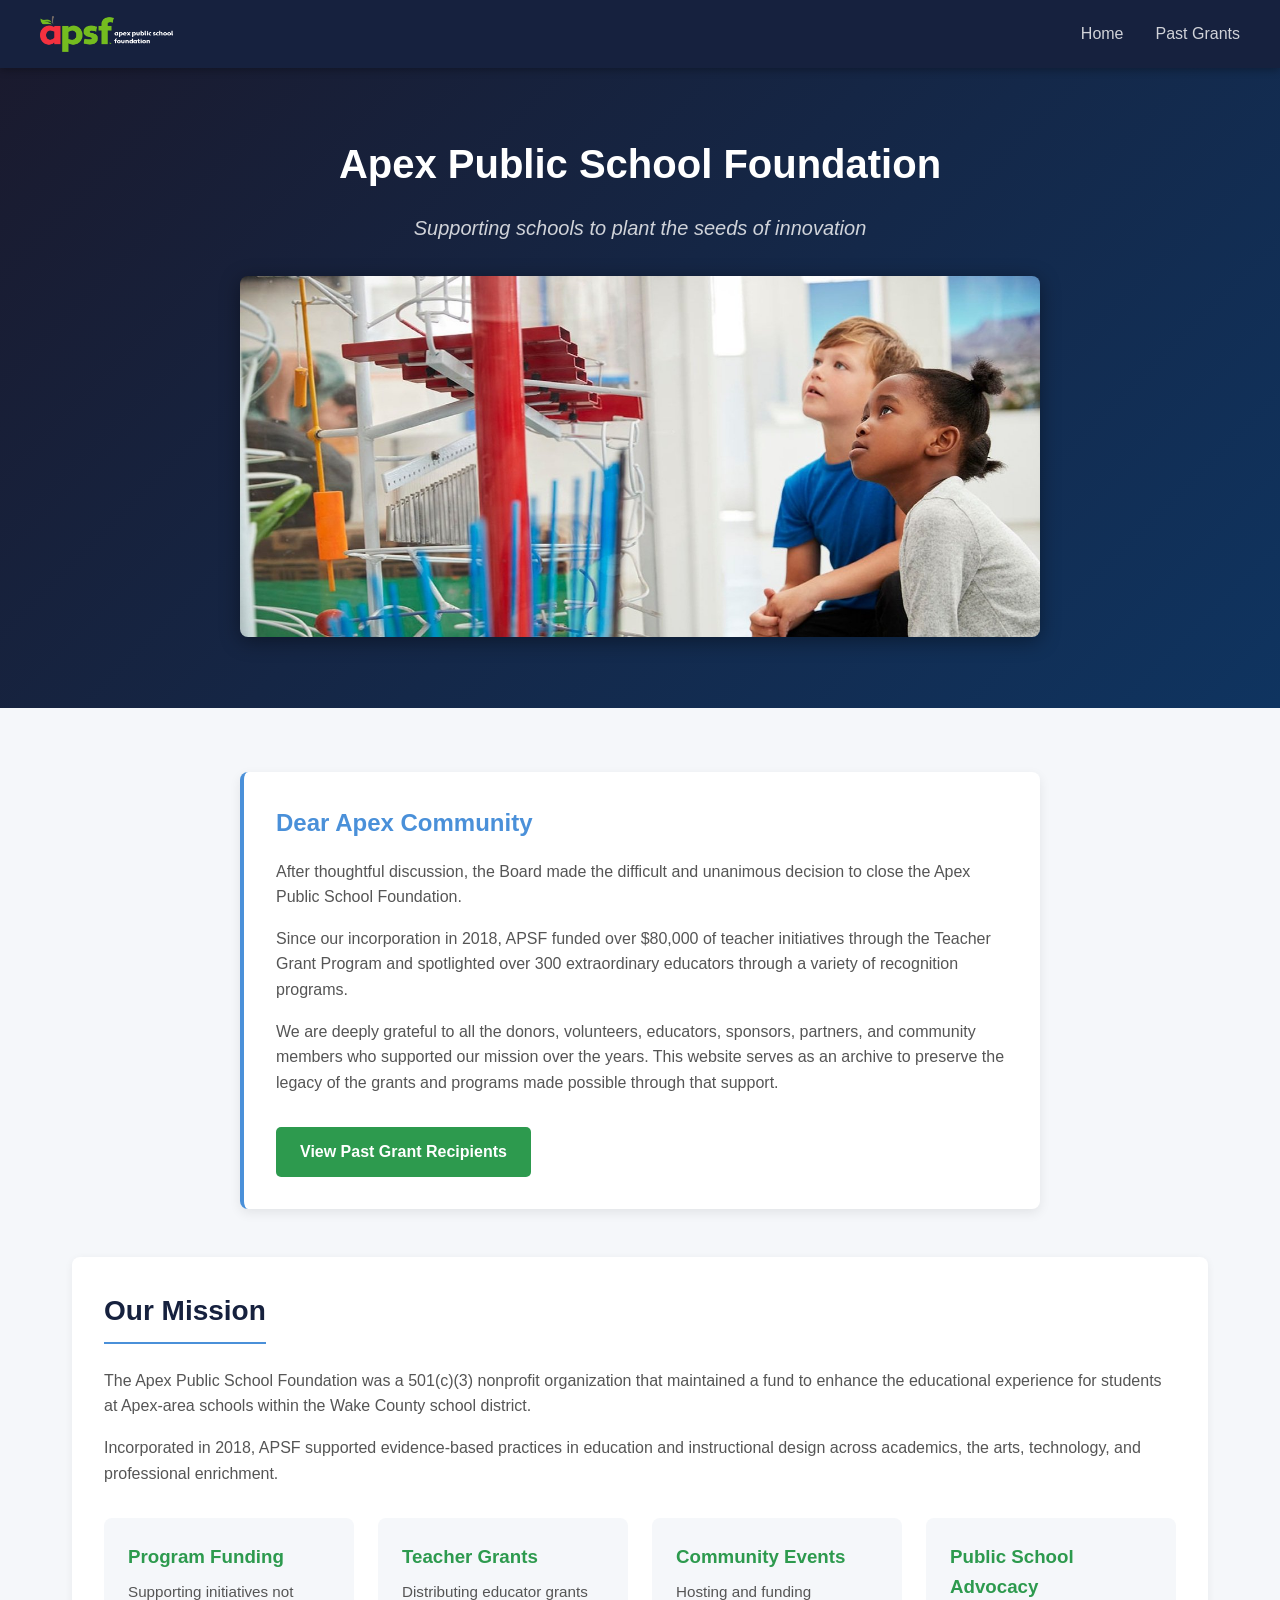
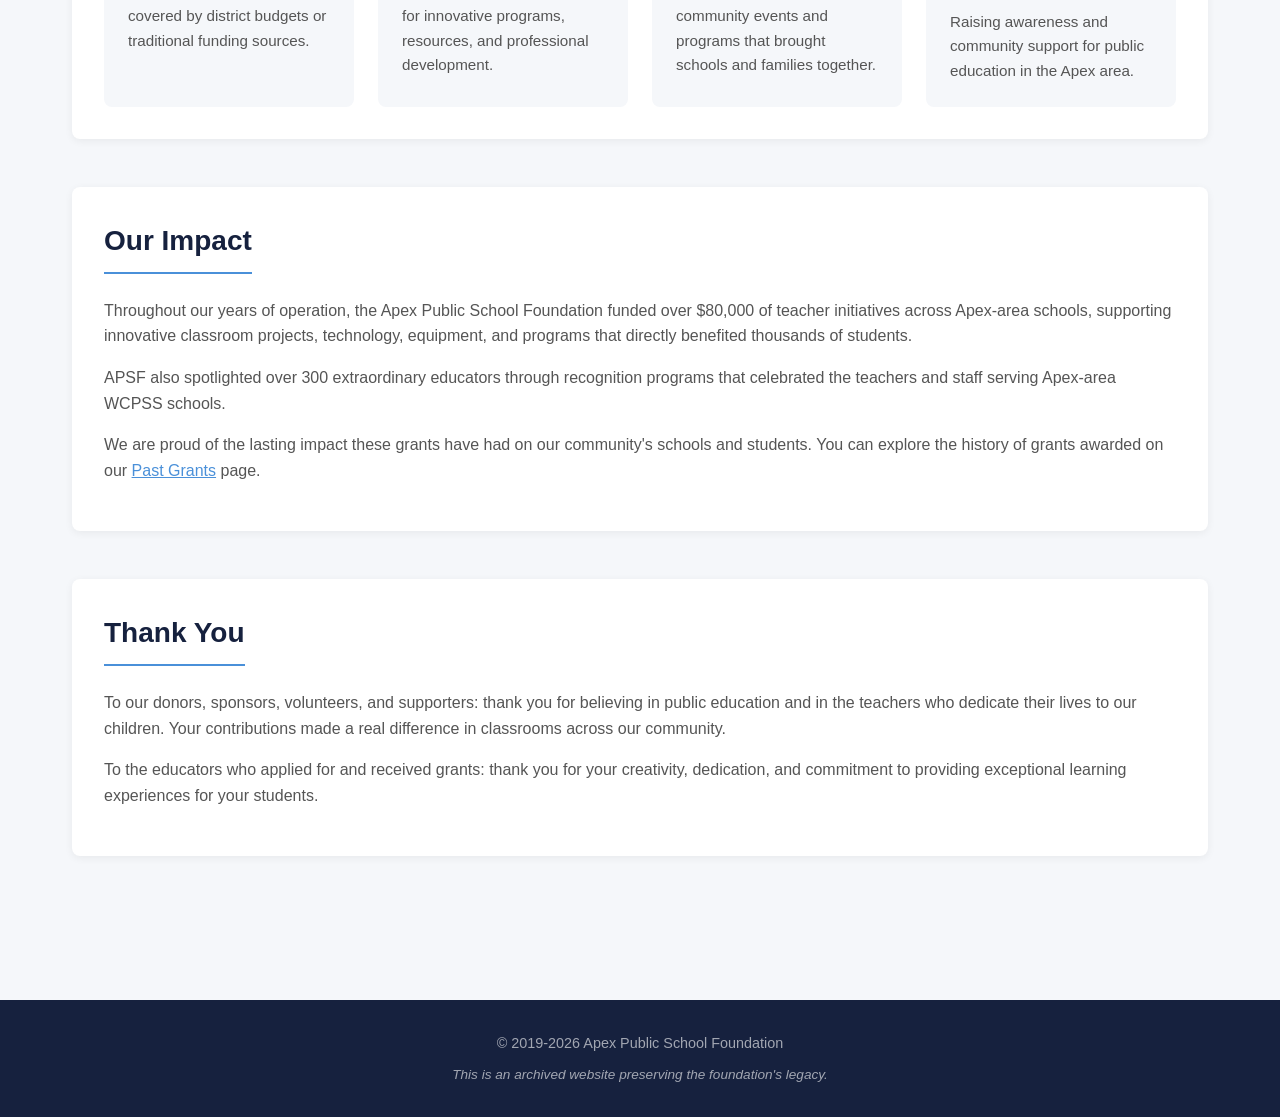
==== commit 483ab4e7: "Update archive closure content" ====
--- a/index.html
+++ b/index.html
@@ -31,17 +31,17 @@
 
     <main>
         <div class="notice-box">
-            <h2>Important Notice</h2>
-            <p>The Apex Public School Foundation has ceased operations as of 2026.</p>
-            <p>We are deeply grateful to all the donors, volunteers, educators, and community members who supported our mission over the years. Together, we made a meaningful impact on students and teachers across 21 Apex-area Wake County schools.</p>
-            <p>This website serves as an archive to preserve the legacy of the grants and programs that were made possible through your generous support.</p>
+            <h2>Dear Apex Community</h2>
+            <p>After thoughtful discussion, the Board made the difficult and unanimous decision to close the Apex Public School Foundation.</p>
+            <p>Since our incorporation in 2018, APSF funded over $80,000 of teacher initiatives through the Teacher Grant Program and spotlighted over 300 extraordinary educators through a variety of recognition programs.</p>
+            <p>We are deeply grateful to all the donors, volunteers, educators, sponsors, partners, and community members who supported our mission over the years. This website serves as an archive to preserve the legacy of the grants and programs made possible through that support.</p>
             <a href="grants-2026.html" class="link-button">View Past Grant Recipients</a>
         </div>
 
         <section class="content-section">
             <h2>Our Mission</h2>
             <p>The Apex Public School Foundation was a 501(c)(3) nonprofit organization that maintained a fund to enhance the educational experience for students at Apex-area schools within the Wake County school district.</p>
-            <p>Founded in 2019, we supported evidence-based practices in education and instructional design across academics, the arts, technology, and professional enrichment.</p>
+            <p>Incorporated in 2018, APSF supported evidence-based practices in education and instructional design across academics, the arts, technology, and professional enrichment.</p>
 
             <div class="mission-highlights">
                 <div class="highlight-card">
@@ -65,7 +65,8 @@
 
         <section class="content-section">
             <h2>Our Impact</h2>
-            <p>Throughout our years of operation, the Apex Public School Foundation awarded hundreds of grants to teachers across Apex-area schools, funding innovative classroom projects, technology, equipment, and programs that directly benefited thousands of students.</p>
+            <p>Throughout our years of operation, the Apex Public School Foundation funded over $80,000 of teacher initiatives across Apex-area schools, supporting innovative classroom projects, technology, equipment, and programs that directly benefited thousands of students.</p>
+            <p>APSF also spotlighted over 300 extraordinary educators through recognition programs that celebrated the teachers and staff serving Apex-area WCPSS schools.</p>
             <p>We are proud of the lasting impact these grants have had on our community's schools and students. You can explore the history of grants awarded on our <a href="grants-2026.html" style="color: var(--accent-blue); text-decoration: underline;">Past Grants</a> page.</p>
         </section>
 
--- a/styles.css
+++ b/styles.css
@@ -35,6 +35,7 @@
     top: 0;
     z-index: 100;
     box-shadow: 0 2px 8px rgba(0,0,0,0.3);
+    overflow: hidden;
 }
 
 .header-content {
@@ -53,8 +54,10 @@
 }
 
 .logo-img {
-    height: 40px;
+    height: 36px;
     width: auto;
+    max-width: 180px;
+    object-fit: contain;
 }
 
 nav ul {
@@ -277,7 +280,16 @@
 }
 
 .grants-table .grant-title small {
-    color: var(--accent-blue) !important;
+    display: block;
+    margin-top: 0.25rem;
+    color: var(--text-medium);
+    font-weight: 400;
+    line-height: 1.45;
+}
+
+.grants-table .grant-title .grant-label {
+    color: var(--accent-blue);
+    font-weight: 600;
 }
 
 .grants-table .amount {
@@ -342,6 +354,15 @@
         gap: 1rem;
     }
 
+    .logo-img {
+        height: 28px;
+        max-width: 150px;
+    }
+
+    .hero {
+        padding: 2.5rem 1.5rem;
+    }
+
     .hero h1 {
         font-size: 1.75rem;
     }
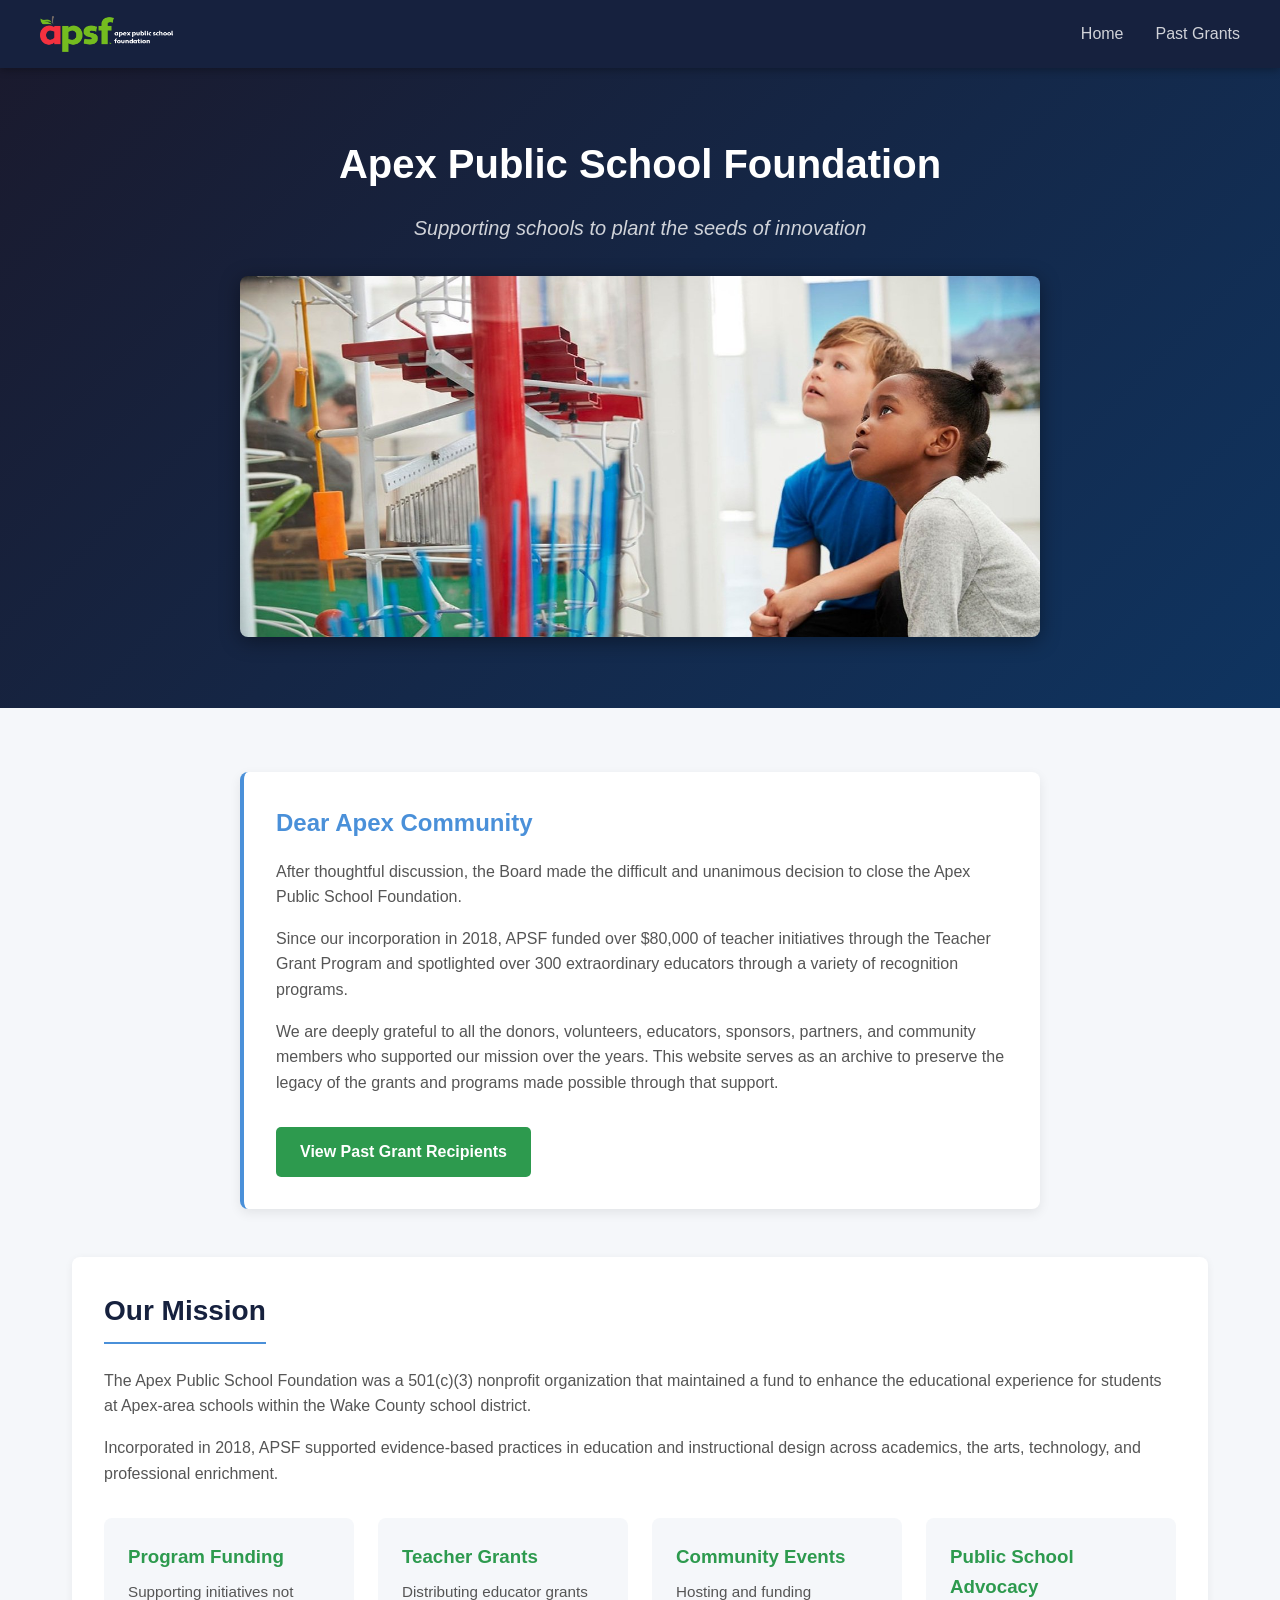
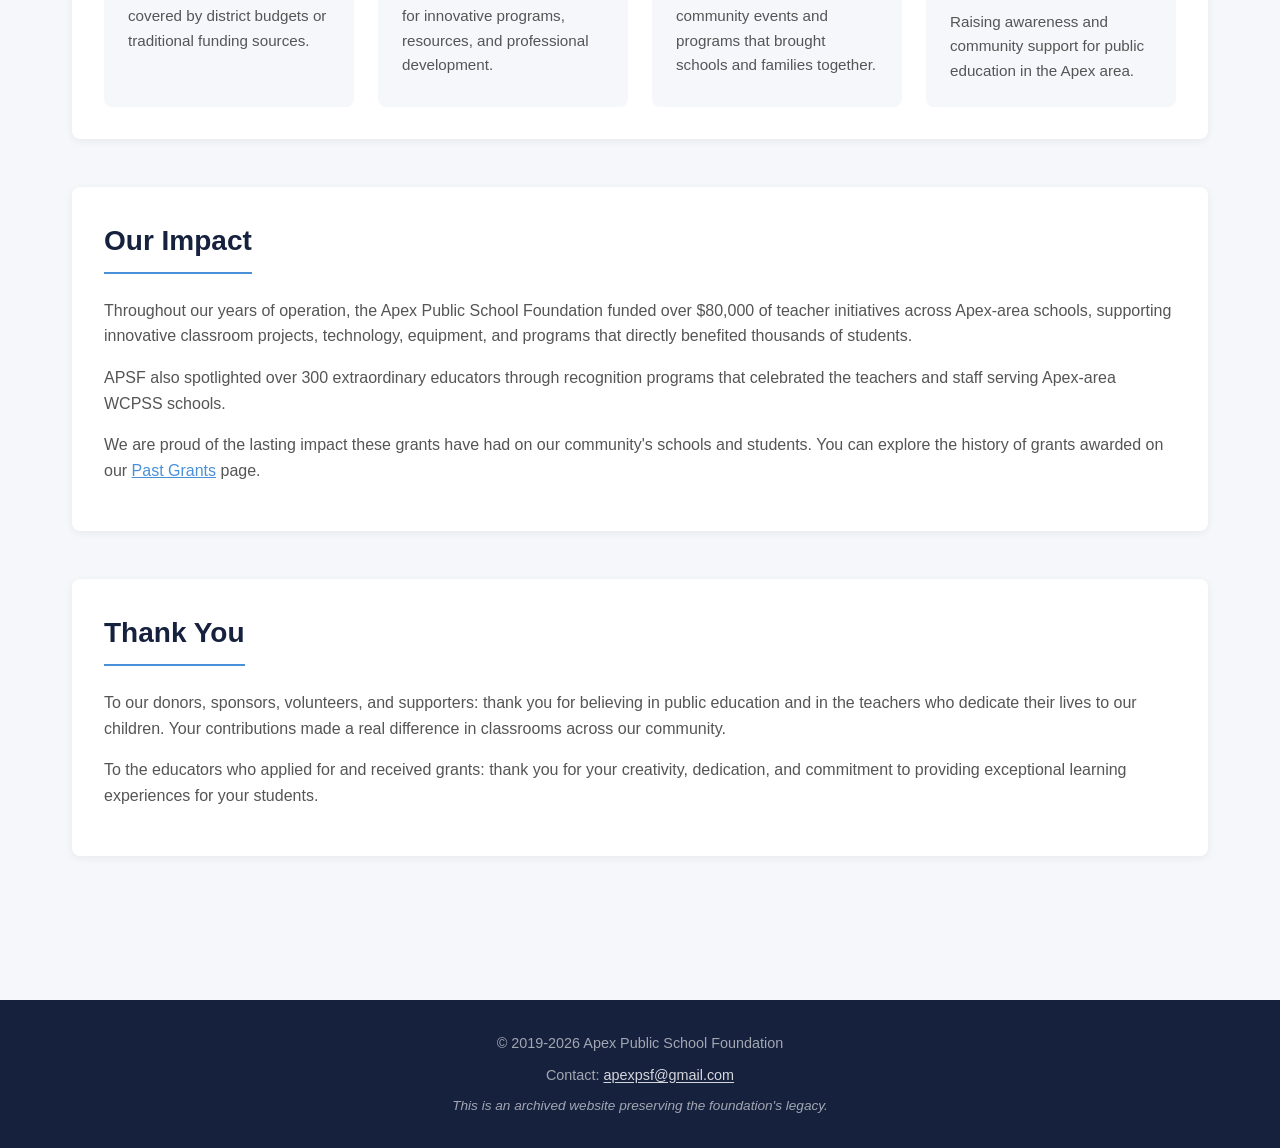
==== commit b69daaa8: "Add obfuscated contact email to footer" ====
--- a/index.html
+++ b/index.html
@@ -79,7 +79,9 @@
 
     <footer>
         <p>&copy; 2019-2026 Apex Public School Foundation</p>
+        <p class="contact-note">Contact: <a href="#" data-contact-link aria-disabled="true">email us</a></p>
         <p class="archive-note">This is an archived website preserving the foundation's legacy.</p>
     </footer>
+    <script src="contact.js"></script>
 </body>
 </html>
--- a/styles.css
+++ b/styles.css
@@ -343,6 +343,16 @@
     font-size: 0.85rem;
 }
 
+footer .contact-note {
+    margin-top: 0.5rem;
+}
+
+footer a {
+    color: rgba(255,255,255,0.82);
+    text-decoration: underline;
+    text-underline-offset: 0.15em;
+}
+
 /* Responsive */
 @media (max-width: 768px) {
     .header-content {
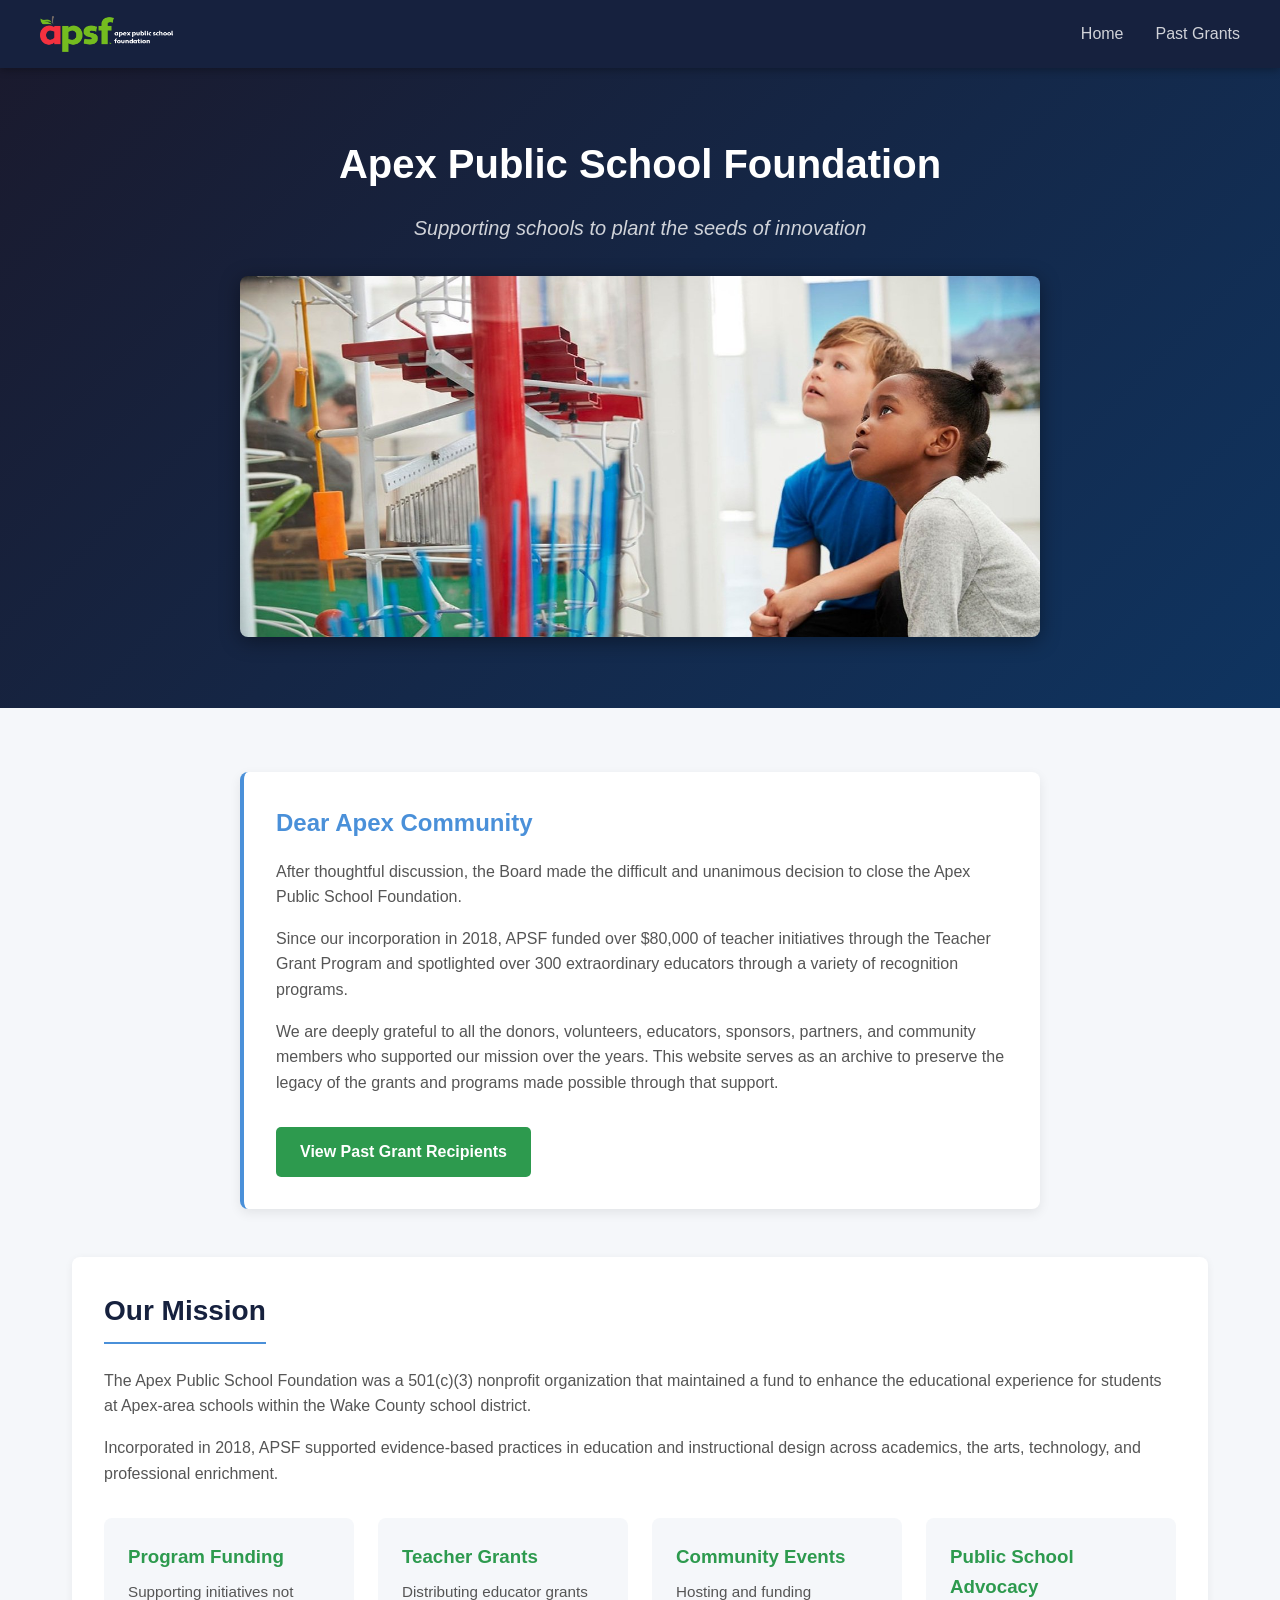
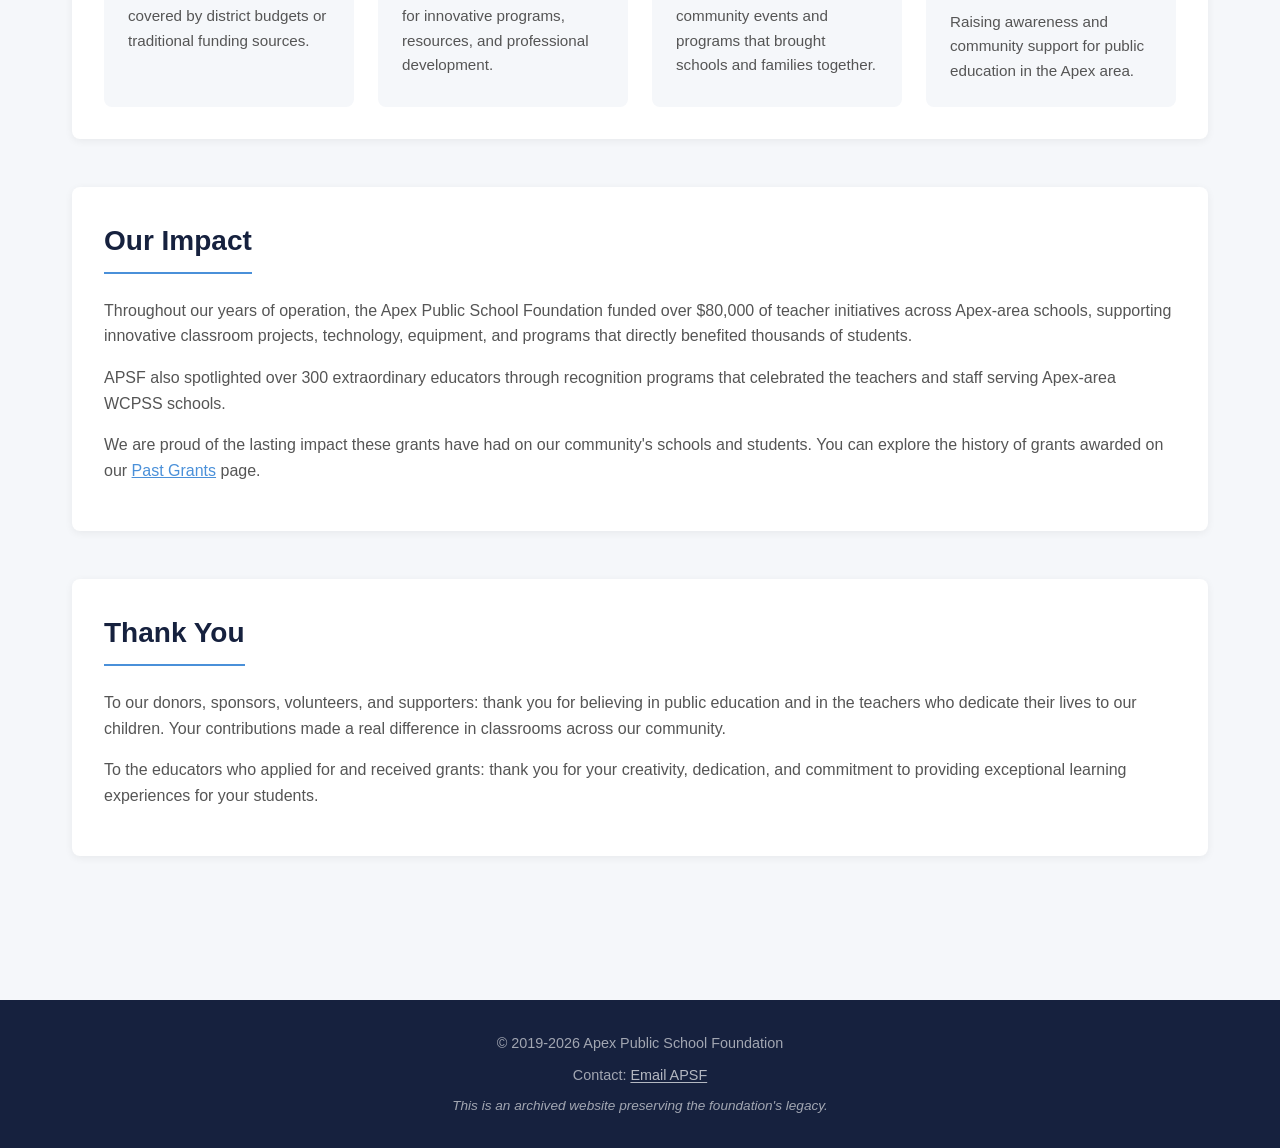
==== commit 0bbca08c: "Tone down footer contact link" ====
--- a/index.html
+++ b/index.html
@@ -4,7 +4,7 @@
     <meta charset="UTF-8">
     <meta name="viewport" content="width=device-width, initial-scale=1.0">
     <title>Apex Public School Foundation</title>
-    <link rel="stylesheet" href="styles.css">
+    <link rel="stylesheet" href="styles.css?v=2">
 </head>
 <body>
     <header>
@@ -82,6 +82,6 @@
         <p class="contact-note">Contact: <a href="#" data-contact-link aria-disabled="true">email us</a></p>
         <p class="archive-note">This is an archived website preserving the foundation's legacy.</p>
     </footer>
-    <script src="contact.js"></script>
+    <script src="contact.js?v=2"></script>
 </body>
 </html>
--- a/styles.css
+++ b/styles.css
@@ -348,9 +348,14 @@
 }
 
 footer a {
-    color: rgba(255,255,255,0.82);
+    color: rgba(255,255,255,0.68);
     text-decoration: underline;
     text-underline-offset: 0.15em;
+}
+
+footer a:hover,
+footer a:focus {
+    color: rgba(255,255,255,0.88);
 }
 
 /* Responsive */
